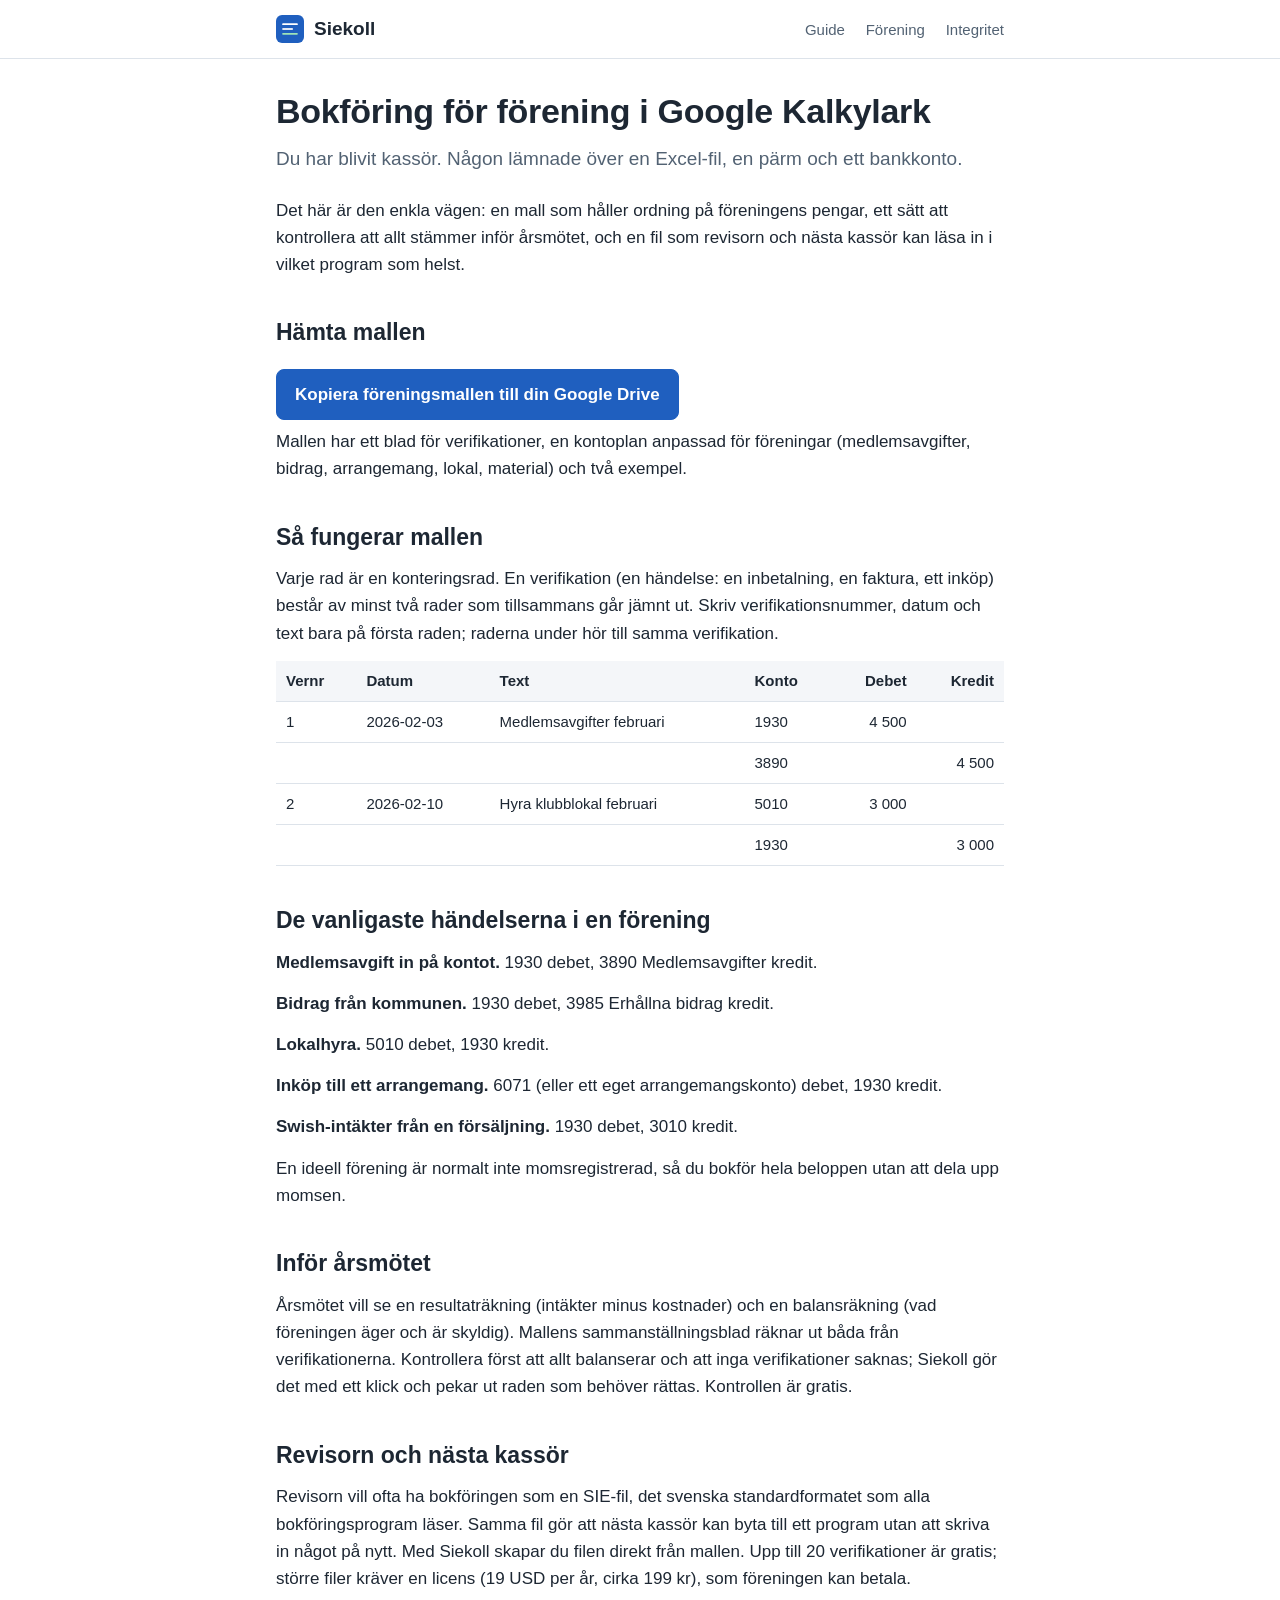
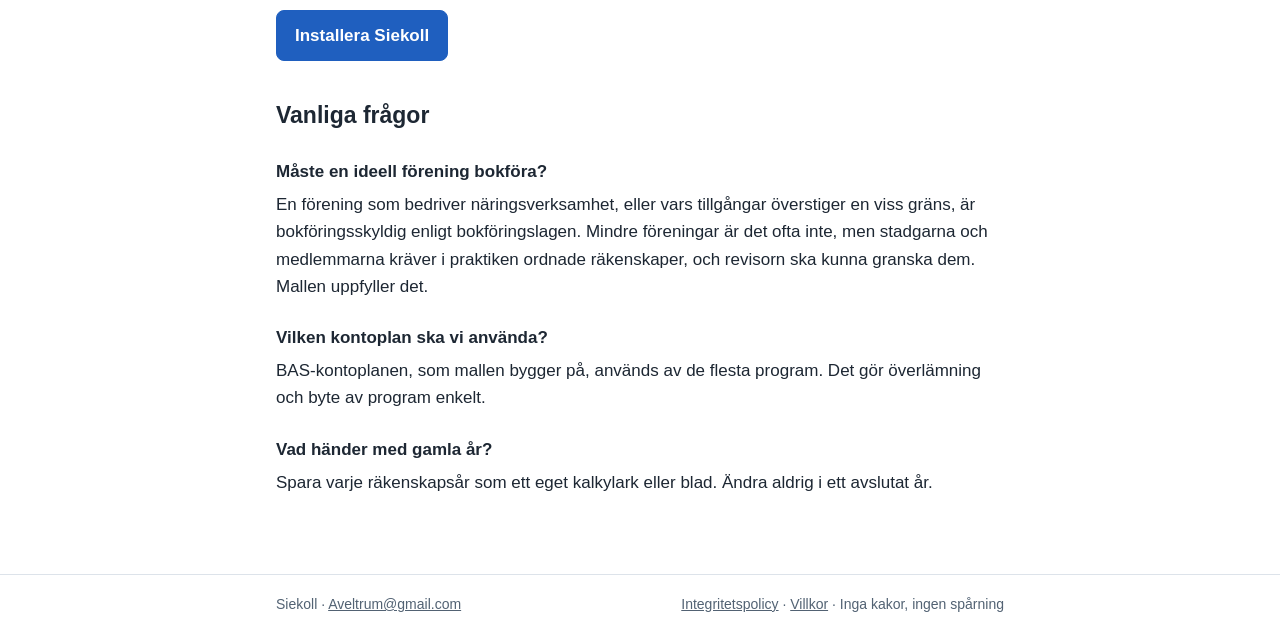
==== bokforing-for-forening.html @ 861886ab "Publish the Siekoll site: homepage, two guides, privacy, terms Co-Authored-By: Claude Fable 5.1 <nor" ====
<!DOCTYPE html>
<html lang="sv">
<head>
<meta charset="utf-8">
<meta name="viewport" content="width=device-width, initial-scale=1">
<title>Bokföring för förening i Google Kalkylark – gratis mall för kassören</title>
<meta name="description" content="Gratis bokföringsmall för ideell förening i Google Kalkylark, med kontoplan och steg för steg. Kontrollera inför årsmötet och lämna en SIE-fil till revisorn.">
<link rel="stylesheet" href="style.css">
<link rel="icon" href="assets/favicon.png">
</head>
<body>
<a class="skip" href="#innehall">Hoppa till innehållet</a>
<header class="top">
  <div class="inner">
    <a class="brand" href="index.html"><img class="mark" src="assets/mark.svg" alt="" width="28" height="28">Siekoll</a>
    <nav class="main" aria-label="Huvudmeny">
      <a href="bokforing-i-google-kalkylark.html">Guide</a>
      <a href="bokforing-for-forening.html">Förening</a>
      <a href="integritet.html">Integritet</a>
    </nav>
  </div>
</header>
<main id="innehall">
  <h1>Bokföring för förening i Google Kalkylark</h1>
  <p class="lead">Du har blivit kassör. Någon lämnade över en Excel-fil, en pärm och ett bankkonto.</p>
  <p>Det här är den enkla vägen: en mall som håller ordning på föreningens pengar, ett sätt att kontrollera att allt stämmer inför årsmötet, och en fil som revisorn och nästa kassör kan läsa in i vilket program som helst.</p>

  <h2>Hämta mallen</h2>
  <div class="actions">
    <a class="btn" href="#" data-template-forening>Kopiera föreningsmallen till din Google Drive</a>
  </div>
  <p>Mallen har ett blad för verifikationer, en kontoplan anpassad för föreningar (medlemsavgifter, bidrag, arrangemang, lokal, material) och två exempel.</p>

  <h2>Så fungerar mallen</h2>
  <p>Varje rad är en konteringsrad. En verifikation (en händelse: en inbetalning, en faktura, ett inköp) består av minst två rader som tillsammans går jämnt ut. Skriv verifikationsnummer, datum och text bara på första raden; raderna under hör till samma verifikation.</p>
  <table>
    <thead><tr><th>Vernr</th><th>Datum</th><th>Text</th><th>Konto</th><th class="num">Debet</th><th class="num">Kredit</th></tr></thead>
    <tbody>
      <tr><td>1</td><td>2026-02-03</td><td>Medlemsavgifter februari</td><td>1930</td><td class="num">4 500</td><td class="num"></td></tr>
      <tr><td></td><td></td><td></td><td>3890</td><td class="num"></td><td class="num">4 500</td></tr>
      <tr><td>2</td><td>2026-02-10</td><td>Hyra klubblokal februari</td><td>5010</td><td class="num">3 000</td><td class="num"></td></tr>
      <tr><td></td><td></td><td></td><td>1930</td><td class="num"></td><td class="num">3 000</td></tr>
    </tbody>
  </table>

  <h2>De vanligaste händelserna i en förening</h2>
  <p><strong>Medlemsavgift in på kontot.</strong> 1930 debet, 3890 Medlemsavgifter kredit.</p>
  <p><strong>Bidrag från kommunen.</strong> 1930 debet, 3985 Erhållna bidrag kredit.</p>
  <p><strong>Lokalhyra.</strong> 5010 debet, 1930 kredit.</p>
  <p><strong>Inköp till ett arrangemang.</strong> 6071 (eller ett eget arrangemangskonto) debet, 1930 kredit.</p>
  <p><strong>Swish-intäkter från en försäljning.</strong> 1930 debet, 3010 kredit.</p>
  <p>En ideell förening är normalt inte momsregistrerad, så du bokför hela beloppen utan att dela upp momsen.</p>

  <h2>Inför årsmötet</h2>
  <p>Årsmötet vill se en resultaträkning (intäkter minus kostnader) och en balansräkning (vad föreningen äger och är skyldig). Mallens sammanställningsblad räknar ut båda från verifikationerna. Kontrollera först att allt balanserar och att inga verifikationer saknas; Siekoll gör det med ett klick och pekar ut raden som behöver rättas. Kontrollen är gratis.</p>

  <h2>Revisorn och nästa kassör</h2>
  <p>Revisorn vill ofta ha bokföringen som en SIE-fil, det svenska standardformatet som alla bokföringsprogram läser. Samma fil gör att nästa kassör kan byta till ett program utan att skriva in något på nytt. Med Siekoll skapar du filen direkt från mallen. Upp till 20 verifikationer är gratis; större filer kräver en licens (19 USD per år, cirka 199 kr), som föreningen kan betala.</p>
  <div class="actions">
    <a class="btn" href="index.html#installera">Installera Siekoll</a>
  </div>

  <h2>Vanliga frågor</h2>
  <div class="faq">
    <h3>Måste en ideell förening bokföra?</h3>
    <p>En förening som bedriver näringsverksamhet, eller vars tillgångar överstiger en viss gräns, är bokföringsskyldig enligt bokföringslagen. Mindre föreningar är det ofta inte, men stadgarna och medlemmarna kräver i praktiken ordnade räkenskaper, och revisorn ska kunna granska dem. Mallen uppfyller det.</p>
    <h3>Vilken kontoplan ska vi använda?</h3>
    <p>BAS-kontoplanen, som mallen bygger på, används av de flesta program. Det gör överlämning och byte av program enkelt.</p>
    <h3>Vad händer med gamla år?</h3>
    <p>Spara varje räkenskapsår som ett eget kalkylark eller blad. Ändra aldrig i ett avslutat år.</p>
  </div>
</main>
<footer>
  <div class="inner">
    <span>Siekoll · <a href="mailto:Aveltrum@gmail.com">Aveltrum@gmail.com</a></span>
    <span><a href="integritet.html">Integritetspolicy</a> · <a href="villkor.html">Villkor</a> · Inga kakor, ingen spårning</span>
  </div>
</footer>
</body>
</html>
---- style.css ----
:root {
  --ink: #1d2733;
  --muted: #526273;
  --line: #dde3ea;
  --bg: #ffffff;
  --soft: #f4f6f9;
  --accent: #1f5fbf;
  --accent-ink: #ffffff;
  --ok: #1b7f4b;
  --max: 760px;
}
* { box-sizing: border-box; }
html { -webkit-text-size-adjust: 100%; }
body { margin: 0; font: 17px/1.6 -apple-system, "Segoe UI", Roboto, "Helvetica Neue", Arial, sans-serif; color: var(--ink); background: var(--bg); }
a { color: var(--accent); }
header.top { border-bottom: 1px solid var(--line); background: var(--bg); }
header.top .inner { max-width: var(--max); margin: 0 auto; padding: 14px 16px; display: flex; align-items: center; justify-content: space-between; gap: 16px; }
.brand { display: flex; align-items: center; gap: 10px; text-decoration: none; color: var(--ink); font-weight: 700; font-size: 19px; }
.brand .mark { width: 28px; height: 28px; display: block; }
nav.main a { margin-left: 16px; text-decoration: none; color: var(--muted); font-size: 15px; }
nav.main a:hover { color: var(--ink); }
main { max-width: var(--max); margin: 0 auto; padding: 32px 16px 64px; }
h1 { font-size: 34px; line-height: 1.2; margin: 0 0 12px; letter-spacing: -0.3px; }
h2 { font-size: 23px; margin: 36px 0 10px; }
h3 { font-size: 18px; margin: 24px 0 6px; }
p { margin: 0 0 14px; }
.lead { font-size: 19px; color: var(--muted); margin-bottom: 22px; }
.btn { display: inline-block; padding: 11px 18px; border-radius: 8px; background: var(--accent); color: var(--accent-ink); text-decoration: none; font-weight: 600; border: 1px solid var(--accent); }
.btn.secondary { background: #fff; color: var(--accent); }
.btn + .btn { margin-left: 8px; }
.actions { margin: 18px 0 8px; display: flex; flex-wrap: wrap; gap: 8px; }
.actions .btn + .btn { margin-left: 0; }
.note { font-size: 14px; color: var(--muted); }
table { border-collapse: collapse; width: 100%; margin: 12px 0 18px; font-size: 15px; }
th, td { text-align: left; padding: 8px 10px; border-bottom: 1px solid var(--line); vertical-align: top; }
th { background: var(--soft); font-weight: 600; }
td.num, th.num { text-align: right; font-variant-numeric: tabular-nums; }
.box { background: var(--soft); border-radius: 10px; padding: 16px 18px; margin: 16px 0; }
ul, ol { padding-left: 22px; }
li { margin: 4px 0; }
.grid { display: grid; grid-template-columns: 1fr 1fr; gap: 14px; margin: 16px 0; }
.card { border: 1px solid var(--line); border-radius: 10px; padding: 16px; }
.card h3 { margin-top: 0; }
.price { font-size: 28px; font-weight: 700; }
.faq h3 { font-size: 17px; }
footer { border-top: 1px solid var(--line); color: var(--muted); font-size: 14px; }
footer .inner { max-width: var(--max); margin: 0 auto; padding: 18px 16px; display: flex; flex-wrap: wrap; gap: 14px; justify-content: space-between; }
footer a { color: var(--muted); }
code { background: var(--soft); padding: 1px 5px; border-radius: 4px; font-size: 14px; }
@media (max-width: 640px) {
  body { font-size: 16px; }
  h1 { font-size: 28px; }
  .grid { grid-template-columns: 1fr; }
  nav.main a { margin-left: 10px; font-size: 14px; }
  table { font-size: 14px; }
  th, td { padding: 6px 6px; }
}

a:focus-visible, button:focus-visible, .btn:focus-visible { outline: 3px solid #ffbf47; outline-offset: 2px; }
.skip { position: absolute; left: -999px; top: 8px; background: #fff; color: var(--ink); padding: 8px 12px; border-radius: 6px; border: 1px solid var(--line); z-index: 10; }
.skip:focus { left: 8px; }
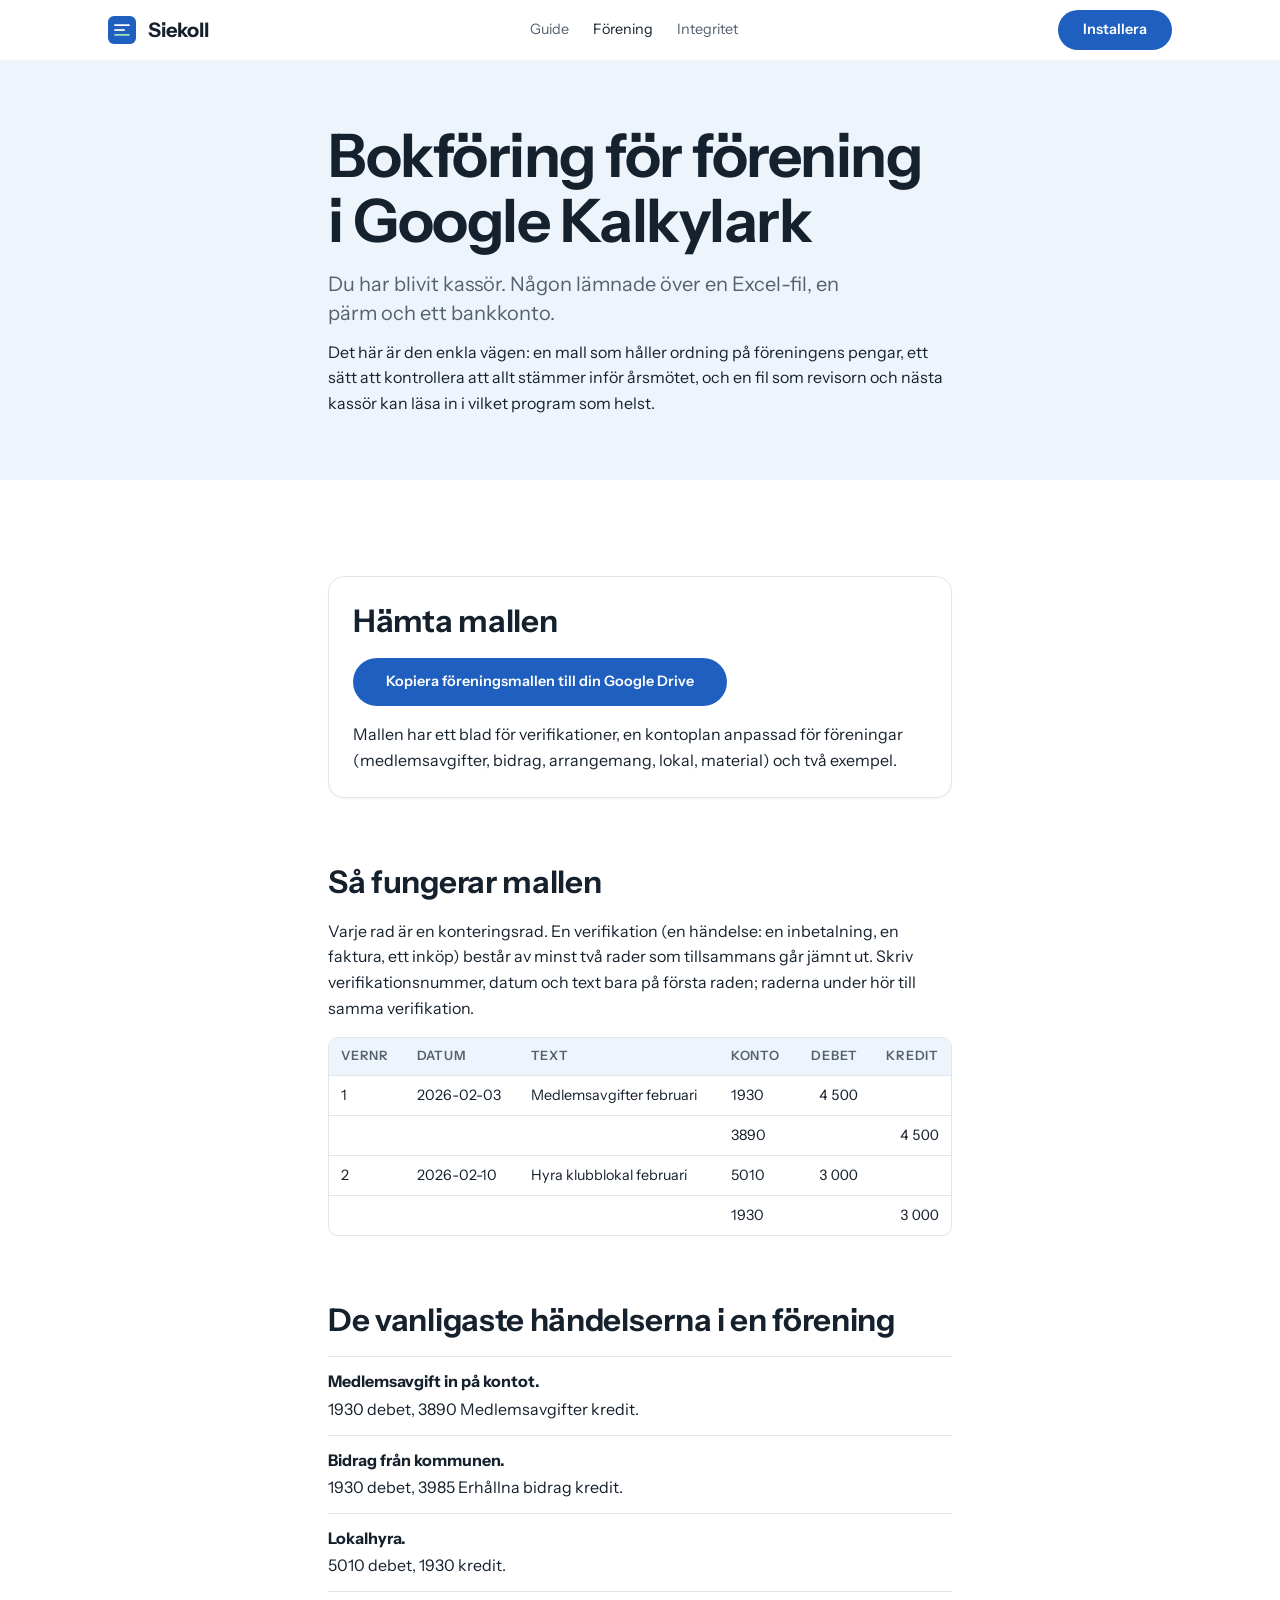
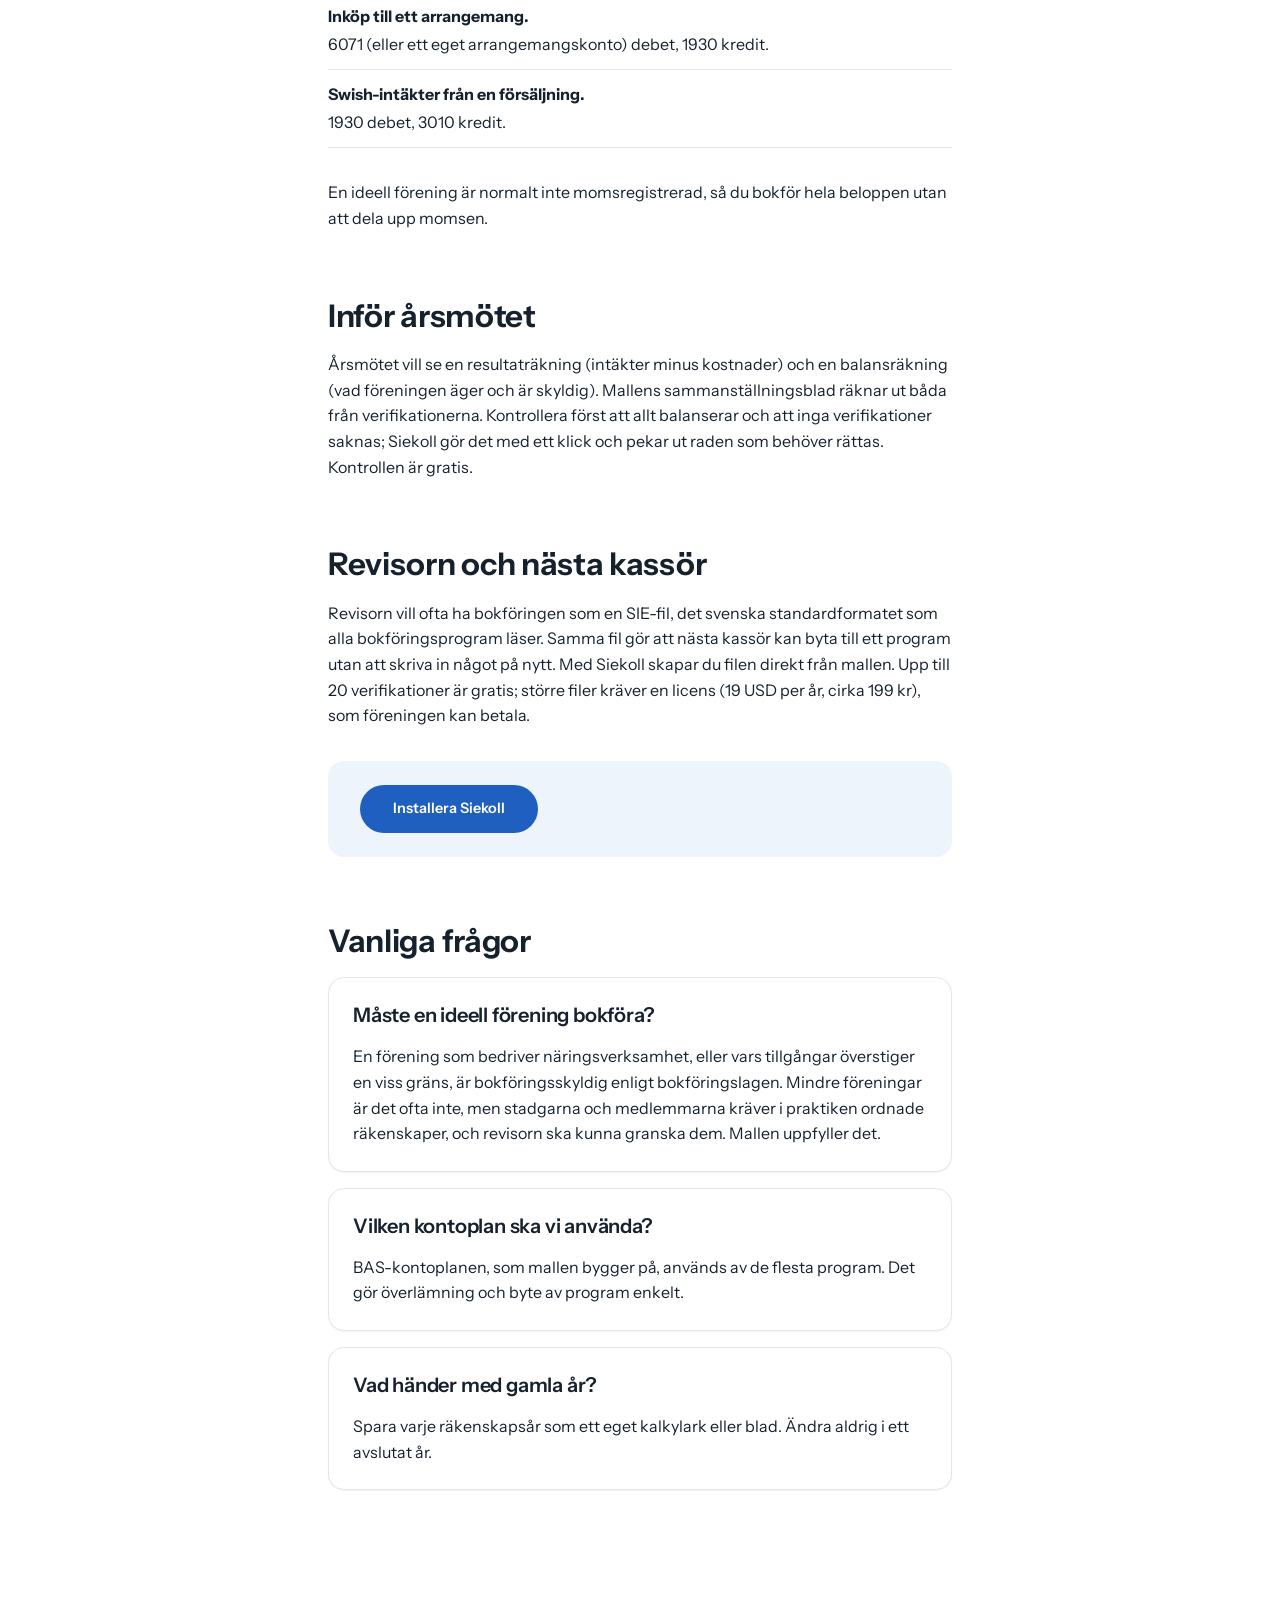
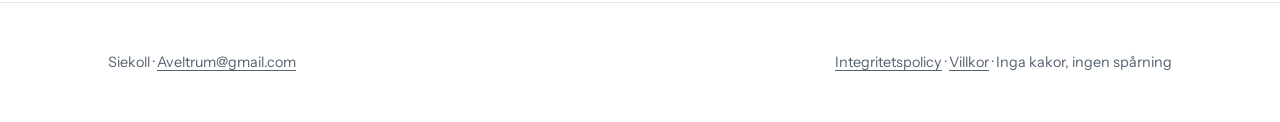
==== commit a09acfe6: "Redesign the site in the Service direction All five pages rebuilt on the shared skeleton with the Si" ====
--- a/bokforing-for-forening.html
+++ b/bokforing-for-forening.html
@@ -5,73 +5,98 @@
 <meta name="viewport" content="width=device-width, initial-scale=1">
 <title>Bokföring för förening i Google Kalkylark – gratis mall för kassören</title>
 <meta name="description" content="Gratis bokföringsmall för ideell förening i Google Kalkylark, med kontoplan och steg för steg. Kontrollera inför årsmötet och lämna en SIE-fil till revisorn.">
+<link rel="canonical" href="https://siekoll.se/bokforing-for-forening.html">
+<link rel="preload" href="assets/fonts/instrument-sans-normal-400-700.woff2" as="font" type="font/woff2" crossorigin>
 <link rel="stylesheet" href="style.css">
 <link rel="icon" href="assets/favicon.png">
 </head>
 <body>
 <a class="skip" href="#innehall">Hoppa till innehållet</a>
-<header class="top">
-  <div class="inner">
+<header class="site-header">
+  <div class="container">
     <a class="brand" href="index.html"><img class="mark" src="assets/mark.svg" alt="" width="28" height="28">Siekoll</a>
-    <nav class="main" aria-label="Huvudmeny">
+    <nav class="nav" aria-label="Huvudmeny">
       <a href="bokforing-i-google-kalkylark.html">Guide</a>
-      <a href="bokforing-for-forening.html">Förening</a>
+      <a href="bokforing-for-forening.html" aria-current="page">Förening</a>
       <a href="integritet.html">Integritet</a>
     </nav>
+    <a class="btn primary header-action" href="index.html#installera">Installera</a>
   </div>
 </header>
 <main id="innehall">
-  <h1>Bokföring för förening i Google Kalkylark</h1>
-  <p class="lead">Du har blivit kassör. Någon lämnade över en Excel-fil, en pärm och ett bankkonto.</p>
-  <p>Det här är den enkla vägen: en mall som håller ordning på föreningens pengar, ett sätt att kontrollera att allt stämmer inför årsmötet, och en fil som revisorn och nästa kassör kan läsa in i vilket program som helst.</p>
+  <section class="page-head">
+    <div class="container narrow">
+      <h1>Bokföring för förening i Google Kalkylark</h1>
+      <p class="lead">Du har blivit kassör. Någon lämnade över en Excel-fil, en pärm och ett bankkonto.</p>
+      <p>Det här är den enkla vägen: en mall som håller ordning på föreningens pengar, ett sätt att kontrollera att allt stämmer inför årsmötet, och en fil som revisorn och nästa kassör kan läsa in i vilket program som helst.</p>
+    </div>
+  </section>
 
-  <h2>Hämta mallen</h2>
-  <div class="actions">
-    <a class="btn" href="#" data-template-forening>Kopiera föreningsmallen till din Google Drive</a>
-  </div>
-  <p>Mallen har ett blad för verifikationer, en kontoplan anpassad för föreningar (medlemsavgifter, bidrag, arrangemang, lokal, material) och två exempel.</p>
+  <section class="section">
+    <div class="container narrow article">
+      <div class="card template-card">
+        <h2>Hämta mallen</h2>
+        <div class="actions">
+          <a class="btn primary" href="https://docs.google.com/spreadsheets/d/1-lA7AFogrAUvcuW43jRGZzLfCwpSlTr2FoJPCRcEmI0/copy" rel="noopener">Kopiera föreningsmallen till din Google Drive</a>
+        </div>
+        <p>Mallen har ett blad för verifikationer, en kontoplan anpassad för föreningar (medlemsavgifter, bidrag, arrangemang, lokal, material) och två exempel.</p>
+      </div>
 
-  <h2>Så fungerar mallen</h2>
-  <p>Varje rad är en konteringsrad. En verifikation (en händelse: en inbetalning, en faktura, ett inköp) består av minst två rader som tillsammans går jämnt ut. Skriv verifikationsnummer, datum och text bara på första raden; raderna under hör till samma verifikation.</p>
-  <table>
-    <thead><tr><th>Vernr</th><th>Datum</th><th>Text</th><th>Konto</th><th class="num">Debet</th><th class="num">Kredit</th></tr></thead>
-    <tbody>
-      <tr><td>1</td><td>2026-02-03</td><td>Medlemsavgifter februari</td><td>1930</td><td class="num">4 500</td><td class="num"></td></tr>
-      <tr><td></td><td></td><td></td><td>3890</td><td class="num"></td><td class="num">4 500</td></tr>
-      <tr><td>2</td><td>2026-02-10</td><td>Hyra klubblokal februari</td><td>5010</td><td class="num">3 000</td><td class="num"></td></tr>
-      <tr><td></td><td></td><td></td><td>1930</td><td class="num"></td><td class="num">3 000</td></tr>
-    </tbody>
-  </table>
+      <h2>Så fungerar mallen</h2>
+      <p>Varje rad är en konteringsrad. En verifikation (en händelse: en inbetalning, en faktura, ett inköp) består av minst två rader som tillsammans går jämnt ut. Skriv verifikationsnummer, datum och text bara på första raden; raderna under hör till samma verifikation.</p>
+      <div class="table-wrap">
+        <table>
+          <thead><tr><th scope="col">Vernr</th><th scope="col">Datum</th><th scope="col">Text</th><th scope="col">Konto</th><th scope="col" class="num">Debet</th><th scope="col" class="num">Kredit</th></tr></thead>
+          <tbody>
+            <tr><td>1</td><td>2026-02-03</td><td>Medlemsavgifter februari</td><td>1930</td><td class="num">4 500</td><td class="num"></td></tr>
+            <tr><td></td><td></td><td></td><td>3890</td><td class="num"></td><td class="num">4 500</td></tr>
+            <tr><td>2</td><td>2026-02-10</td><td>Hyra klubblokal februari</td><td>5010</td><td class="num">3 000</td><td class="num"></td></tr>
+            <tr><td></td><td></td><td></td><td>1930</td><td class="num"></td><td class="num">3 000</td></tr>
+          </tbody>
+        </table>
+      </div>
 
-  <h2>De vanligaste händelserna i en förening</h2>
-  <p><strong>Medlemsavgift in på kontot.</strong> 1930 debet, 3890 Medlemsavgifter kredit.</p>
-  <p><strong>Bidrag från kommunen.</strong> 1930 debet, 3985 Erhållna bidrag kredit.</p>
-  <p><strong>Lokalhyra.</strong> 5010 debet, 1930 kredit.</p>
-  <p><strong>Inköp till ett arrangemang.</strong> 6071 (eller ett eget arrangemangskonto) debet, 1930 kredit.</p>
-  <p><strong>Swish-intäkter från en försäljning.</strong> 1930 debet, 3010 kredit.</p>
-  <p>En ideell förening är normalt inte momsregistrerad, så du bokför hela beloppen utan att dela upp momsen.</p>
+      <h2>De vanligaste händelserna i en förening</h2>
+      <ul class="pairs">
+        <li><strong>Medlemsavgift in på kontot.</strong> 1930 debet, 3890 Medlemsavgifter kredit.</li>
+        <li><strong>Bidrag från kommunen.</strong> 1930 debet, 3985 Erhållna bidrag kredit.</li>
+        <li><strong>Lokalhyra.</strong> 5010 debet, 1930 kredit.</li>
+        <li><strong>Inköp till ett arrangemang.</strong> 6071 (eller ett eget arrangemangskonto) debet, 1930 kredit.</li>
+        <li><strong>Swish-intäkter från en försäljning.</strong> 1930 debet, 3010 kredit.</li>
+      </ul>
+      <p>En ideell förening är normalt inte momsregistrerad, så du bokför hela beloppen utan att dela upp momsen.</p>
 
-  <h2>Inför årsmötet</h2>
-  <p>Årsmötet vill se en resultaträkning (intäkter minus kostnader) och en balansräkning (vad föreningen äger och är skyldig). Mallens sammanställningsblad räknar ut båda från verifikationerna. Kontrollera först att allt balanserar och att inga verifikationer saknas; Siekoll gör det med ett klick och pekar ut raden som behöver rättas. Kontrollen är gratis.</p>
+      <h2>Inför årsmötet</h2>
+      <p>Årsmötet vill se en resultaträkning (intäkter minus kostnader) och en balansräkning (vad föreningen äger och är skyldig). Mallens sammanställningsblad räknar ut båda från verifikationerna. Kontrollera först att allt balanserar och att inga verifikationer saknas; Siekoll gör det med ett klick och pekar ut raden som behöver rättas. Kontrollen är gratis.</p>
 
-  <h2>Revisorn och nästa kassör</h2>
-  <p>Revisorn vill ofta ha bokföringen som en SIE-fil, det svenska standardformatet som alla bokföringsprogram läser. Samma fil gör att nästa kassör kan byta till ett program utan att skriva in något på nytt. Med Siekoll skapar du filen direkt från mallen. Upp till 20 verifikationer är gratis; större filer kräver en licens (19 USD per år, cirka 199 kr), som föreningen kan betala.</p>
-  <div class="actions">
-    <a class="btn" href="index.html#installera">Installera Siekoll</a>
-  </div>
+      <h2>Revisorn och nästa kassör</h2>
+      <p>Revisorn vill ofta ha bokföringen som en SIE-fil, det svenska standardformatet som alla bokföringsprogram läser. Samma fil gör att nästa kassör kan byta till ett program utan att skriva in något på nytt. Med Siekoll skapar du filen direkt från mallen. Upp till 20 verifikationer är gratis; större filer kräver en licens (19 USD per år, cirka 199 kr), som föreningen kan betala.</p>
+      <div class="cta">
+        <div class="actions">
+          <a class="btn primary" href="index.html#installera">Installera Siekoll</a>
+        </div>
+      </div>
 
-  <h2>Vanliga frågor</h2>
-  <div class="faq">
-    <h3>Måste en ideell förening bokföra?</h3>
-    <p>En förening som bedriver näringsverksamhet, eller vars tillgångar överstiger en viss gräns, är bokföringsskyldig enligt bokföringslagen. Mindre föreningar är det ofta inte, men stadgarna och medlemmarna kräver i praktiken ordnade räkenskaper, och revisorn ska kunna granska dem. Mallen uppfyller det.</p>
-    <h3>Vilken kontoplan ska vi använda?</h3>
-    <p>BAS-kontoplanen, som mallen bygger på, används av de flesta program. Det gör överlämning och byte av program enkelt.</p>
-    <h3>Vad händer med gamla år?</h3>
-    <p>Spara varje räkenskapsår som ett eget kalkylark eller blad. Ändra aldrig i ett avslutat år.</p>
-  </div>
+      <h2>Vanliga frågor</h2>
+      <div class="faq">
+        <div class="qa">
+          <h3>Måste en ideell förening bokföra?</h3>
+          <p>En förening som bedriver näringsverksamhet, eller vars tillgångar överstiger en viss gräns, är bokföringsskyldig enligt bokföringslagen. Mindre föreningar är det ofta inte, men stadgarna och medlemmarna kräver i praktiken ordnade räkenskaper, och revisorn ska kunna granska dem. Mallen uppfyller det.</p>
+        </div>
+        <div class="qa">
+          <h3>Vilken kontoplan ska vi använda?</h3>
+          <p>BAS-kontoplanen, som mallen bygger på, används av de flesta program. Det gör överlämning och byte av program enkelt.</p>
+        </div>
+        <div class="qa">
+          <h3>Vad händer med gamla år?</h3>
+          <p>Spara varje räkenskapsår som ett eget kalkylark eller blad. Ändra aldrig i ett avslutat år.</p>
+        </div>
+      </div>
+    </div>
+  </section>
 </main>
-<footer>
-  <div class="inner">
+<footer class="site-footer">
+  <div class="container">
     <span>Siekoll · <a href="mailto:Aveltrum@gmail.com">Aveltrum@gmail.com</a></span>
     <span><a href="integritet.html">Integritetspolicy</a> · <a href="villkor.html">Villkor</a> · Inga kakor, ingen spårning</span>
   </div>
--- a/style.css
+++ b/style.css
@@ -1,61 +1,195 @@
+/* Siekoll. Built from the wb-site-design skeleton (tokens, base) and the Siekoll skin; sources in css/. */
 :root {
-  --ink: #1d2733;
-  --muted: #526273;
-  --line: #dde3ea;
-  --bg: #ffffff;
-  --soft: #f4f6f9;
-  --accent: #1f5fbf;
-  --accent-ink: #ffffff;
-  --ok: #1b7f4b;
-  --max: 760px;
+--skin-font-display: var(--font-sans);
+--skin-font-body: var(--font-sans);
+--skin-bg: #ffffff;
+--skin-bg-soft: #f5f6f8;
+--skin-ink: #14181f;
+--skin-ink-soft: #4b5563;
+--skin-line: #e2e5ea;
+--skin-accent: #1f5fbf;
+--skin-accent-ink: #ffffff;
+--skin-accent-soft: #e8effa;
+--skin-radius: 6px;
+--skin-radius-lg: 10px;
+--skin-shadow: none;
+--skin-motion: 1;
+--font-sans: "Inter", ui-sans-serif, system-ui, -apple-system, "Segoe UI", Roboto, Arial, sans-serif;
+--font-serif: "Source Serif 4", Georgia, "Times New Roman", serif;
+--font-mono: ui-monospace, "SFMono-Regular", Menlo, Consolas, monospace;
+--t-0: 0.8rem;
+--t-1: 0.9rem;
+--t-2: 1rem;
+--t-3: 1.25rem;
+--t-4: 1.5625rem;
+--t-5: 1.953rem;
+--t-6: 2.441rem;
+--t-7: 3.052rem;
+--lh-tight: 1.08;
+--lh-snug: 1.3;
+--lh-body: 1.6;
+--measure: 64ch;
+--s-1: 4px;  --s-2: 8px;  --s-3: 12px; --s-4: 16px; --s-5: 24px; --s-6: 32px;
+--s-7: 48px; --s-8: 64px; --s-9: 96px; --s-10: 128px;
+--gutter: 16px;
+--container: 1160px;
+--container-narrow: 720px;
+--columns: 12;
+--dur-fast: 150ms;
+--dur-base: 220ms;
+--dur-enter: 320ms;
+--ease: cubic-bezier(.2,.7,.2,1);
+--focus-ring: 0 0 0 3px color-mix(in srgb, var(--skin-accent) 35%, transparent);
 }
-* { box-sizing: border-box; }
-html { -webkit-text-size-adjust: 100%; }
-body { margin: 0; font: 17px/1.6 -apple-system, "Segoe UI", Roboto, "Helvetica Neue", Arial, sans-serif; color: var(--ink); background: var(--bg); }
-a { color: var(--accent); }
-header.top { border-bottom: 1px solid var(--line); background: var(--bg); }
-header.top .inner { max-width: var(--max); margin: 0 auto; padding: 14px 16px; display: flex; align-items: center; justify-content: space-between; gap: 16px; }
-.brand { display: flex; align-items: center; gap: 10px; text-decoration: none; color: var(--ink); font-weight: 700; font-size: 19px; }
+@media (min-width: 768px) {
+:root { --gutter: 32px; --t-6: 2.8rem; --t-7: 3.6rem; }
+}
+@media (min-width: 1280px) {
+:root { --gutter: 48px; --t-6: 3.75rem; --t-7: 4.5rem; }
+}
+*, *::before, *::after { box-sizing: border-box; }
+html { -webkit-text-size-adjust: 100%; scroll-behavior: smooth; }
+@media (prefers-reduced-motion: reduce) { html { scroll-behavior: auto; } *, *::before, *::after { animation: none !important; transition: none !important; } }
+body { margin: 0; background: var(--skin-bg); color: var(--skin-ink); font-family: var(--skin-font-body); font-size: var(--t-2); line-height: var(--lh-body); -webkit-font-smoothing: antialiased; text-rendering: optimizeLegibility; }
+img, svg, video { max-width: 100%; height: auto; display: block; }
+figure { margin: 0; }
+a { color: var(--skin-accent); text-decoration-thickness: 1px; text-underline-offset: 3px; }
+a:hover { text-decoration-thickness: 2px; }
+:focus-visible { outline: none; box-shadow: var(--focus-ring); border-radius: var(--skin-radius); }
+.skip { position: absolute; left: -999px; top: 8px; background: var(--skin-ink); color: var(--skin-bg); padding: var(--s-2) var(--s-4); border-radius: var(--skin-radius); z-index: 100; }
+.skip:focus { left: 8px; }
+h1, h2, h3, h4 { font-family: var(--skin-font-display); color: var(--skin-ink); margin: 0 0 var(--s-4); letter-spacing: -0.01em; text-wrap: balance; }
+h1 { font-size: var(--t-6); line-height: var(--lh-tight); font-weight: 650; letter-spacing: -0.02em; }
+h2 { font-size: var(--t-5); line-height: var(--lh-snug); font-weight: 600; margin-top: var(--s-8); }
+h3 { font-size: var(--t-4); line-height: var(--lh-snug); font-weight: 600; margin-top: var(--s-6); }
+h4 { font-size: var(--t-3); line-height: var(--lh-snug); font-weight: 600; }
+p, ul, ol { margin: 0 0 var(--s-4); max-width: var(--measure); }
+.lead { font-size: var(--t-3); line-height: 1.45; color: var(--skin-ink-soft); max-width: 40ch; }
+.small { font-size: var(--t-1); color: var(--skin-ink-soft); }
+.eyebrow { font-size: var(--t-0); text-transform: uppercase; letter-spacing: 0.08em; color: var(--skin-ink-soft); font-weight: 600; margin-bottom: var(--s-3); }
+.num { font-variant-numeric: tabular-nums; }
+.container { width: 100%; max-width: var(--container); margin: 0 auto; padding: 0 var(--gutter); }
+.container.narrow { max-width: var(--container-narrow); }
+.section { padding: var(--s-8) 0; }
+.section.tight { padding: var(--s-6) 0; }
+.section.loose { padding: var(--s-9) 0; }
+.section.soft { background: var(--skin-bg-soft); }
+.grid { display: grid; gap: var(--s-5); grid-template-columns: repeat(1, minmax(0, 1fr)); }
+.split { display: grid; gap: var(--s-6); grid-template-columns: 1fr; align-items: start; }
+@media (min-width: 768px) {
+.grid.cols-2 { grid-template-columns: repeat(2, minmax(0, 1fr)); }
+.grid.cols-3 { grid-template-columns: repeat(3, minmax(0, 1fr)); }
+.split { grid-template-columns: 5fr 7fr; }
+.split.even { grid-template-columns: 1fr 1fr; }
+.section { padding: var(--s-9) 0; }
+.section.loose { padding: var(--s-10) 0; }
+}
+.rule { border: 0; border-top: 1px solid var(--skin-line); margin: var(--s-6) 0; }
+.site-header { position: sticky; top: 0; z-index: 50; background: color-mix(in srgb, var(--skin-bg) 92%, transparent); backdrop-filter: blur(8px); border-bottom: 1px solid var(--skin-line); }
+.site-header .container { display: flex; align-items: center; justify-content: space-between; min-height: 60px; gap: var(--s-4); }
+.brand { display: inline-flex; align-items: center; gap: var(--s-3); font-family: var(--skin-font-display); font-weight: 700; font-size: var(--t-3); color: var(--skin-ink); text-decoration: none; }
 .brand .mark { width: 28px; height: 28px; display: block; }
-nav.main a { margin-left: 16px; text-decoration: none; color: var(--muted); font-size: 15px; }
-nav.main a:hover { color: var(--ink); }
-main { max-width: var(--max); margin: 0 auto; padding: 32px 16px 64px; }
-h1 { font-size: 34px; line-height: 1.2; margin: 0 0 12px; letter-spacing: -0.3px; }
-h2 { font-size: 23px; margin: 36px 0 10px; }
-h3 { font-size: 18px; margin: 24px 0 6px; }
-p { margin: 0 0 14px; }
-.lead { font-size: 19px; color: var(--muted); margin-bottom: 22px; }
-.btn { display: inline-block; padding: 11px 18px; border-radius: 8px; background: var(--accent); color: var(--accent-ink); text-decoration: none; font-weight: 600; border: 1px solid var(--accent); }
-.btn.secondary { background: #fff; color: var(--accent); }
-.btn + .btn { margin-left: 8px; }
-.actions { margin: 18px 0 8px; display: flex; flex-wrap: wrap; gap: 8px; }
-.actions .btn + .btn { margin-left: 0; }
-.note { font-size: 14px; color: var(--muted); }
-table { border-collapse: collapse; width: 100%; margin: 12px 0 18px; font-size: 15px; }
-th, td { text-align: left; padding: 8px 10px; border-bottom: 1px solid var(--line); vertical-align: top; }
-th { background: var(--soft); font-weight: 600; }
+.nav { display: flex; gap: var(--s-5); }
+.nav a { color: var(--skin-ink-soft); text-decoration: none; font-size: var(--t-1); }
+.nav a:hover, .nav a[aria-current="page"] { color: var(--skin-ink); }
+.site-footer { border-top: 1px solid var(--skin-line); padding: var(--s-7) 0; font-size: var(--t-1); color: var(--skin-ink-soft); }
+.site-footer .container { display: flex; flex-wrap: wrap; gap: var(--s-4); justify-content: space-between; }
+.site-footer a { color: inherit; }
+.btn { display: inline-flex; align-items: center; justify-content: center; gap: var(--s-2); min-height: 44px; padding: 0 var(--s-5); border-radius: var(--skin-radius); border: 1px solid transparent; font: inherit; font-weight: 600; font-size: var(--t-1); text-decoration: none; cursor: pointer; transition: background-color var(--dur-fast) var(--ease), color var(--dur-fast) var(--ease), transform var(--dur-fast) var(--ease), border-color var(--dur-fast) var(--ease); }
+.btn.primary { background: var(--skin-accent); color: var(--skin-accent-ink); }
+.btn.primary:hover { background: color-mix(in srgb, var(--skin-accent) 88%, black); transform: translateY(-1px); }
+.btn.secondary { background: transparent; color: var(--skin-ink); border-color: var(--skin-line); }
+.btn.secondary:hover { border-color: var(--skin-ink-soft); }
+.btn.quiet { background: transparent; color: var(--skin-accent); padding: 0; min-height: 0; }
+.actions { display: flex; flex-wrap: wrap; gap: var(--s-3); margin: var(--s-5) 0; }
+.card { background: var(--skin-bg); border: 1px solid var(--skin-line); border-radius: var(--skin-radius-lg); padding: var(--s-5); box-shadow: var(--skin-shadow); }
+.card h3 { margin-top: 0; }
+.price { font-family: var(--skin-font-display); font-size: var(--t-5); font-weight: 650; letter-spacing: -0.02em; margin: var(--s-2) 0; }
+table { border-collapse: collapse; width: 100%; font-size: var(--t-1); margin: var(--s-4) 0 var(--s-6); }
+th, td { text-align: left; padding: var(--s-2) var(--s-3); border-bottom: 1px solid var(--skin-line); vertical-align: top; }
+th { font-weight: 600; color: var(--skin-ink-soft); font-size: var(--t-0); text-transform: uppercase; letter-spacing: 0.06em; }
 td.num, th.num { text-align: right; font-variant-numeric: tabular-nums; }
-.box { background: var(--soft); border-radius: 10px; padding: 16px 18px; margin: 16px 0; }
-ul, ol { padding-left: 22px; }
-li { margin: 4px 0; }
-.grid { display: grid; grid-template-columns: 1fr 1fr; gap: 14px; margin: 16px 0; }
-.card { border: 1px solid var(--line); border-radius: 10px; padding: 16px; }
-.card h3 { margin-top: 0; }
-.price { font-size: 28px; font-weight: 700; }
-.faq h3 { font-size: 17px; }
-footer { border-top: 1px solid var(--line); color: var(--muted); font-size: 14px; }
-footer .inner { max-width: var(--max); margin: 0 auto; padding: 18px 16px; display: flex; flex-wrap: wrap; gap: 14px; justify-content: space-between; }
-footer a { color: var(--muted); }
-code { background: var(--soft); padding: 1px 5px; border-radius: 4px; font-size: 14px; }
-@media (max-width: 640px) {
-  body { font-size: 16px; }
-  h1 { font-size: 28px; }
-  .grid { grid-template-columns: 1fr; }
-  nav.main a { margin-left: 10px; font-size: 14px; }
-  table { font-size: 14px; }
-  th, td { padding: 6px 6px; }
+.note { font-size: var(--t-1); color: var(--skin-ink-soft); }
+.faq h3 { font-size: var(--t-3); margin-top: var(--s-5); }
+.steps { counter-reset: step; list-style: none; padding: 0; max-width: none; }
+.steps li { counter-increment: step; position: relative; padding-left: 44px; margin-bottom: var(--s-4); }
+.steps li::before { content: counter(step); position: absolute; left: 0; top: 0; width: 30px; height: 30px; border-radius: 50%; background: var(--skin-accent-soft); color: var(--skin-accent); font-weight: 700; display: grid; place-items: center; font-size: var(--t-1); }
+.frame { border: 1px solid var(--skin-line); border-radius: var(--skin-radius-lg); overflow: hidden; background: var(--skin-bg); box-shadow: var(--skin-shadow); }
+.enter { opacity: 0; transform: translateY(8px); animation: enter var(--dur-enter) var(--ease) forwards; }
+.enter.d1 { animation-delay: 40ms; } .enter.d2 { animation-delay: 80ms; } .enter.d3 { animation-delay: 120ms; } .enter.d4 { animation-delay: 160ms; }
+@keyframes enter { to { opacity: 1; transform: none; } }
+@media (prefers-reduced-motion: reduce) { .enter { opacity: 1; transform: none; } }
+.header-action { display: none; }
+@media (min-width: 768px) { .header-action { display: inline-flex; min-height: 38px; padding: 0 var(--s-4); } }
+@media (max-width: 767px) { .nav { gap: var(--s-4); } .nav a { font-size: var(--t-1); } }
+pre { font-family: var(--font-mono); font-size: var(--t-1); line-height: 1.5; background: var(--skin-bg-soft); border: 1px solid var(--skin-line); border-radius: var(--skin-radius-lg); padding: var(--s-4) var(--s-5); overflow-x: auto; margin: 0; color: var(--skin-ink); }
+.nav a, .site-footer a { display: inline-block; padding: var(--s-3) 0; margin: calc(-1 * var(--s-3)) 0; }
+.visually-hidden { position: absolute; width: 1px; height: 1px; overflow: hidden; clip: rect(0 0 0 0); white-space: nowrap; }
+@font-face { font-family: "Instrument Sans"; font-style: normal; font-weight: 400 700; font-display: swap; src: url("assets/fonts/instrument-sans-normal-400-700.woff2") format("woff2"); }
+:root {
+--skin-font-display: "Instrument Sans", ui-sans-serif, system-ui, "Segoe UI", Roboto, Arial, sans-serif;
+--skin-font-body: "Instrument Sans", ui-sans-serif, system-ui, "Segoe UI", Roboto, Arial, sans-serif;
+--skin-bg: #ffffff;
+--skin-bg-soft: #eef4fb;
+--skin-ink: #16212e;
+--skin-ink-soft: #55616f;
+--skin-line: #dfe6ee;
+--skin-accent: #1f5fbf;
+--skin-accent-ink: #ffffff;
+--skin-accent-soft: #e1ebfa;
+--skin-radius: 10px;
+--skin-radius-lg: 16px;
+--skin-shadow: 0 1px 2px rgba(22, 33, 46, 0.06);
 }
-
-a:focus-visible, button:focus-visible, .btn:focus-visible { outline: 3px solid #ffbf47; outline-offset: 2px; }
-.skip { position: absolute; left: -999px; top: 8px; background: #fff; color: var(--ink); padding: 8px 12px; border-radius: 6px; border: 1px solid var(--line); z-index: 10; }
-.skip:focus { left: 8px; }
+h1 { font-weight: 650; letter-spacing: -0.025em; }
+h2 { font-weight: 650; }
+h3 { font-weight: 600; }
+.site-header { border-bottom: 0; }
+.btn { border-radius: 999px; padding: 0 var(--s-6); min-height: 48px; }
+.btn.header-action { min-height: 40px; padding: 0 var(--s-5); }
+.btn.secondary { background: #fff; }
+.card { transition: transform var(--dur-fast) var(--ease), box-shadow var(--dur-fast) var(--ease); }
+.card:hover { transform: translateY(-2px); box-shadow: 0 10px 24px rgba(22, 33, 46, 0.08); }
+pre { background: #fff; }
+.hero.soft { background: var(--skin-bg-soft); padding-top: var(--s-8); }
+.hero .split { align-items: center; }
+.hero-figure { border: 6px solid #fff; box-shadow: 0 12px 32px rgba(22, 33, 46, 0.10); }
+.hero-figure img { width: 100%; height: 520px; margin-top: -60px; object-fit: none; object-position: right top; }
+@media (max-width: 767px) { .hero.soft { padding-top: var(--s-6); } .hero-figure img { height: 460px; object-position: -1190px top; } }
+.step-card .icon { width: 44px; height: 44px; color: var(--skin-accent); margin-bottom: var(--s-4); }
+.step-card p { margin: 0; }
+.plan-licens { background: var(--skin-accent-soft); border-color: transparent; }
+.plan ul { padding-left: 20px; }
+.plan li { margin: var(--s-2) 0; }
+.install-block { background: var(--skin-bg-soft); border-radius: var(--skin-radius-lg); padding: var(--s-6); }
+.install-block h2 { margin-top: 0; }
+@media (min-width: 768px) { .install-block { padding: var(--s-7); } }
+.install-figure img { width: 100%; height: 520px; margin-top: -160px; object-fit: none; object-position: right top; }
+@media (max-width: 767px) { .install-figure img { height: 600px; object-position: -1190px top; } }
+.faq .qa { background: #fff; border: 1px solid var(--skin-line); border-radius: var(--skin-radius-lg); padding: var(--s-5); margin-bottom: var(--s-4); box-shadow: var(--skin-shadow); }
+.faq .qa h3 { margin-top: 0; font-size: var(--t-3); }
+.faq .qa p { margin: 0; }
+.page-head { background: var(--skin-bg-soft); padding: var(--s-7) 0 var(--s-7); }
+.page-head h1 { max-width: 26ch; }
+.page-head .lead { margin-bottom: var(--s-3); }
+.page-head p:last-child { margin-bottom: 0; }
+@media (min-width: 768px) { .page-head { padding: var(--s-8) 0; } }
+.article h2 { margin-top: var(--s-8); }
+.article h2:first-child { margin-top: 0; }
+.article .template-card { margin-bottom: var(--s-7); }
+.article .template-card h2 { margin-top: 0; }
+.article .template-card .actions { margin: var(--s-4) 0; }
+.article .template-card p:last-child { margin-bottom: 0; }
+.table-wrap { overflow-x: auto; margin: var(--s-4) 0 var(--s-6); border: 1px solid var(--skin-line); border-radius: var(--skin-radius); }
+.table-wrap table { margin: 0; }
+.table-wrap th { background: var(--skin-bg-soft); }
+.table-wrap tr:last-child td { border-bottom: 0; }
+@media (max-width: 767px) { .table-wrap table { font-size: var(--t-0); } .table-wrap th, .table-wrap td { padding: var(--s-2) var(--s-2); } }
+.pairs { list-style: none; padding: 0; margin: var(--s-4) 0 var(--s-6); max-width: var(--measure); }
+.pairs li { padding: var(--s-3) 0; border-top: 1px solid var(--skin-line); }
+.pairs li:last-child { border-bottom: 1px solid var(--skin-line); }
+.pairs strong { display: block; margin-bottom: 2px; }
+.cta { background: var(--skin-bg-soft); border-radius: var(--skin-radius-lg); padding: var(--s-5) var(--s-6); margin: var(--s-6) 0; }
+.cta p { margin: 0 0 var(--s-3); }
+.cta .actions { margin: 0; }
+.updated { margin-top: var(--s-7); }
